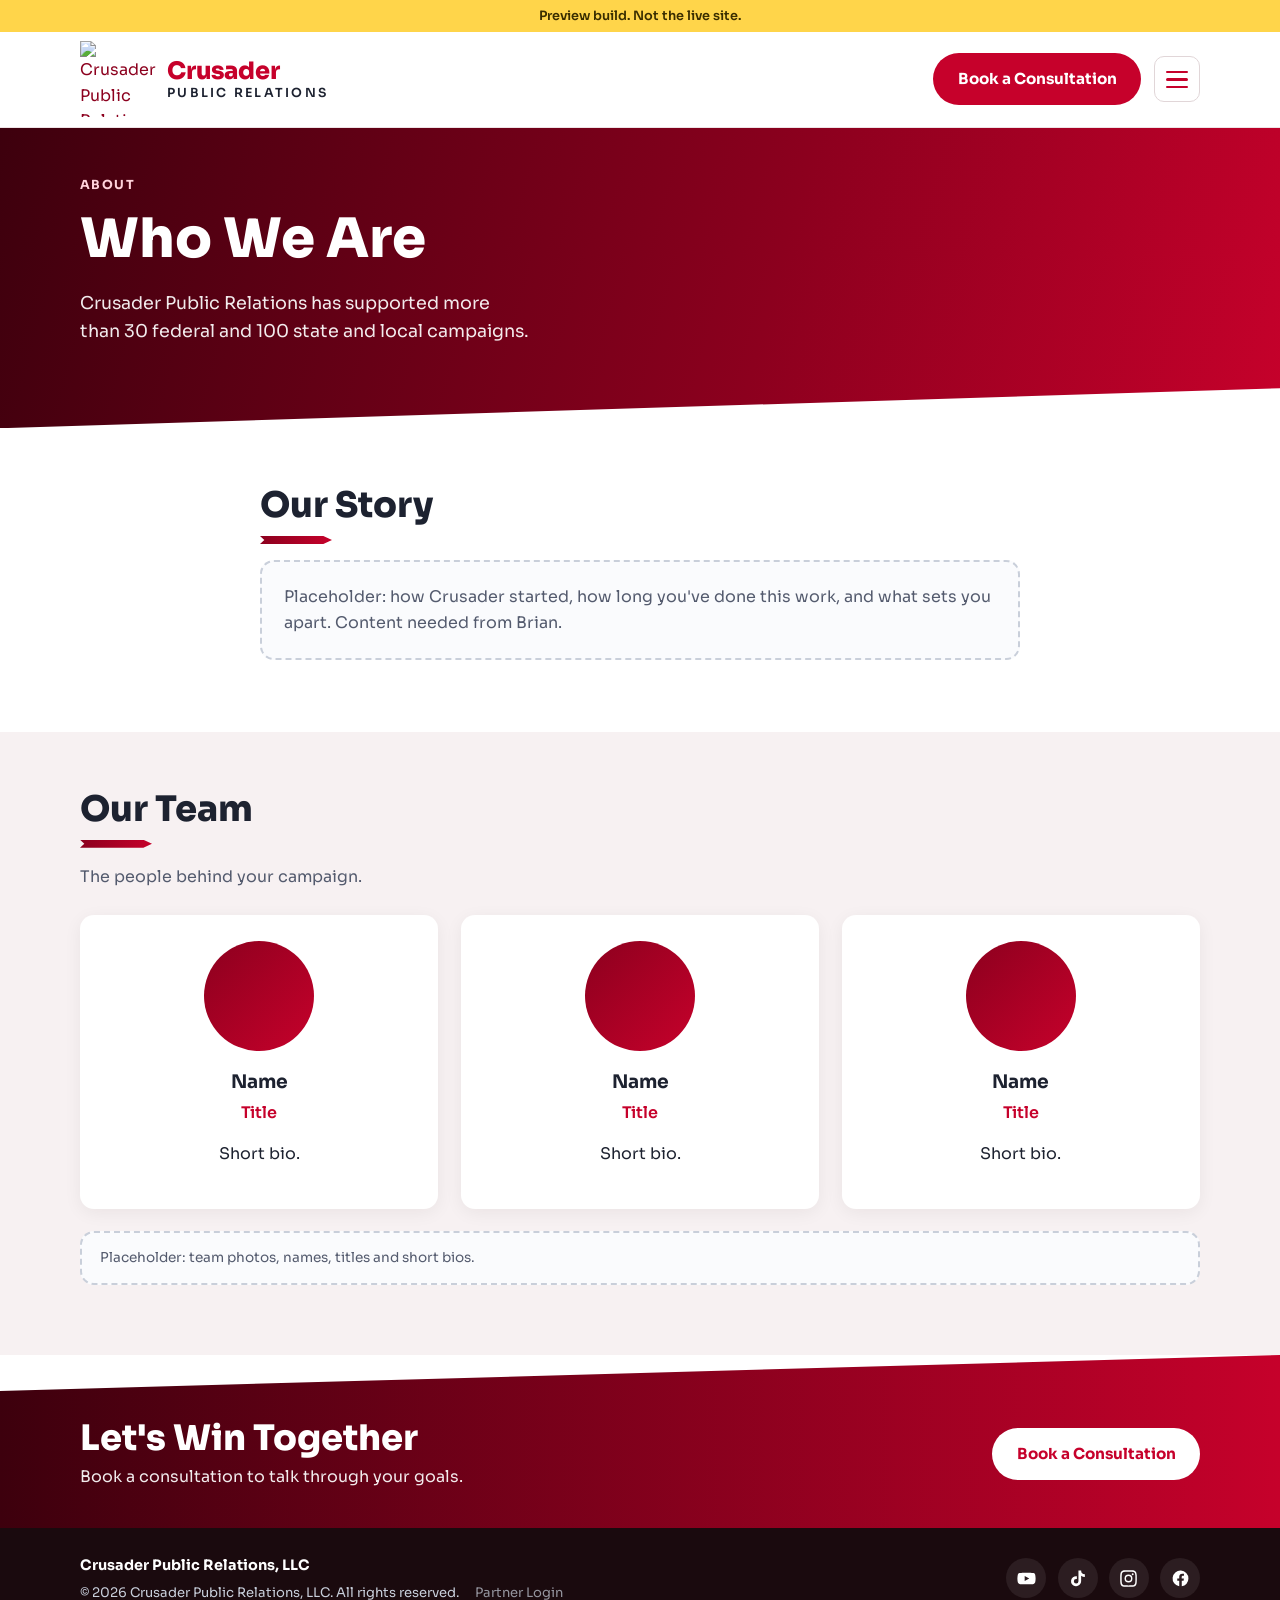
==== about.html @ 308c9422 "Editor: don't save its own loader script into the page Co-Authored-By: Claude Opus 5.5 <noreply@anth" ====
<!DOCTYPE html>
<html lang="en">
<head>
<meta charset="utf-8">
<meta name="viewport" content="width=device-width, initial-scale=1">
<!-- Preview build: keep out of search engines until this replaces the live site -->
<meta name="robots" content="noindex, nofollow">
<title>About | Crusader Public Relations</title>
<meta name="description" content="Who is behind Crusader Public Relations.">
<link rel="preconnect" href="https://fonts.googleapis.com">
<link rel="preconnect" href="https://fonts.gstatic.com" crossorigin>
<link href="https://fonts.googleapis.com/css2?family=Sora:wght@400;600;700;800&display=swap" rel="stylesheet">
<link rel="stylesheet" href="styles.css?v=513d6bb5">
</head>
<body>

<div class="preview-bar">Preview build. Not the live site.</div>

<header class="site-header">
  <div class="wrap header-inner">
    <a href="index.html" class="brand">
      <img src="https://irp.cdn-website.com/555274c7/dms3rep/multi/opt/Untitled+design+-+2024-12-01T231554.836-1920w.png" alt="Crusader Public Relations logo" width="76" height="76">
      <span class="wordmark"><span>Crusader</span><small>Public Relations</small></span>
    </a>
    <div class="header-actions">
      <a href="contact.html" class="btn btn-primary btn-cta">Book a Consultation</a>
      <button class="menu-btn" aria-expanded="false" aria-controls="menu" aria-label="Open menu">
        <span></span><span></span><span></span>
      </button>
    </div>
  </div>
  <nav id="menu" class="menu" hidden>
    <div class="wrap menu-inner">
        <a href="index.html">Home</a>
        <a href="services.html">What We Do</a>
        <a href="index.html#work">Our Work</a>
        <a href="about.html" aria-current="page">About</a>
        <a href="testimonials.html">Testimonials</a>
        <a href="contact.html">Contact</a>
    </div>
  </nav>
</header>

<main>
  <section class="page-hero">
    <div class="wrap">
      <p class="eyebrow">About</p>
      <h1>Who We Are</h1>
      <p class="lede">Crusader Public Relations has supported more than 30 federal and 100 state and local campaigns.</p>
    </div>
  </section>
  <section class="section">
    <div class="wrap about">
      <h2>Our Story</h2>
      <p class="placeholder">Placeholder: how Crusader started, how long you've done this work, and what sets you apart. Content needed from Brian.</p>
    </div>
  </section>
  <section class="section section-tint">
    <div class="wrap">
      <h2>Our Team</h2>
      <p class="section-lede">The people behind your campaign.</p>
      <div class="team-grid">
        <div class="member">
          <div class="avatar"></div>
          <h3>Name</h3>
          <p class="role">Title</p>
          <p>Short bio.</p>
        </div>
        <div class="member">
          <div class="avatar"></div>
          <h3>Name</h3>
          <p class="role">Title</p>
          <p>Short bio.</p>
        </div>
        <div class="member">
          <div class="avatar"></div>
          <h3>Name</h3>
          <p class="role">Title</p>
          <p>Short bio.</p>
        </div>
      </div>
      <p class="placeholder small">Placeholder: team photos, names, titles and short bios.</p>
    </div>
  </section>
  <section class="cta-band">
    <div class="wrap cta-inner">
      <div><h2>Let's Win Together</h2><p>Book a consultation to talk through your goals.</p></div>
      <a href="contact.html" class="btn btn-light">Book a Consultation</a>
    </div>
  </section>
</main>

<footer class="site-footer">
  <div class="wrap footer-inner">
    <div>
      <p class="footer-brand">Crusader Public Relations, LLC</p>
      <p class="legal-line">© <span id="yr"></span> Crusader Public Relations, LLC. All rights reserved. <a class="partner-link" href="https://claude.ai/artifact/M4aV4PGc3pQFeMHpVTDafT" rel="nofollow">Partner Login</a></p>
    </div>
    <div class="social-icons">
        <a href="#" aria-label="YouTube"><svg viewBox="0 0 24 24"><path d="M23 7.2a3 3 0 0 0-2.1-2.1C19 4.6 12 4.6 12 4.6s-7 0-8.9.5A3 3 0 0 0 1 7.2 31 31 0 0 0 .5 12 31 31 0 0 0 1 16.8a3 3 0 0 0 2.1 2.1c1.9.5 8.9.5 8.9.5s7 0 8.9-.5a3 3 0 0 0 2.1-2.1 31 31 0 0 0 .5-4.8 31 31 0 0 0-.5-4.8zM9.7 15.1V8.9l5.8 3.1-5.8 3.1z"/></svg></a>
        <a href="#" aria-label="TikTok"><svg viewBox="0 0 24 24"><path d="M16.6 2h-3.4v13.4a2.9 2.9 0 1 1-2.9-2.9c.3 0 .6 0 .9.1V9.1a6.4 6.4 0 1 0 5.4 6.3V8.6a8 8 0 0 0 4.7 1.5V6.7a4.7 4.7 0 0 1-4.7-4.7z"/></svg></a>
        <a href="#" aria-label="Instagram"><svg viewBox="0 0 24 24"><path d="M12 7a5 5 0 1 0 0 10 5 5 0 0 0 0-10zm0 8.2a3.2 3.2 0 1 1 0-6.4 3.2 3.2 0 0 1 0 6.4zM17.3 5.5a1.2 1.2 0 1 0 0 2.4 1.2 1.2 0 0 0 0-2.4zM12 1.5c-2.9 0-3.2 0-4.3.1C3.4 1.8 1.8 3.4 1.6 7.7 1.5 8.8 1.5 9.1 1.5 12s0 3.2.1 4.3c.2 4.3 1.8 5.9 6.1 6.1 1.1.1 1.4.1 4.3.1s3.2 0 4.3-.1c4.3-.2 5.9-1.8 6.1-6.1.1-1.1.1-1.4.1-4.3s0-3.2-.1-4.3c-.2-4.3-1.8-5.9-6.1-6.1-1.1-.1-1.4-.1-4.3-.1zm0 1.9c2.8 0 3.2 0 4.3.1 3.1.1 4.1 1.2 4.3 4.3.1 1.1.1 1.4.1 4.2s0 3.2-.1 4.3c-.1 3.1-1.2 4.1-4.3 4.3-1.1.1-1.4.1-4.3.1s-3.2 0-4.2-.1c-3.1-.1-4.2-1.2-4.3-4.3-.1-1.1-.1-1.4-.1-4.3s0-3.1.1-4.2c.1-3.1 1.2-4.2 4.3-4.3 1-.1 1.4-.1 4.2-.1z"/></svg></a>
        <a href="#" aria-label="Facebook"><svg viewBox="0 0 24 24"><path d="M22 12a10 10 0 1 0-11.6 9.9v-7H7.9V12h2.5V9.8c0-2.5 1.5-3.9 3.8-3.9 1.1 0 2.2.2 2.2.2v2.5h-1.3c-1.2 0-1.6.8-1.6 1.6V12h2.8l-.4 2.9h-2.3v7A10 10 0 0 0 22 12z"/></svg></a>
    </div>
  </div>
</footer>

<script>
  if (location.hash === '#edit') { const s = document.createElement('script'); s.src = 'editor.js?v=6bb06924'; document.body.appendChild(s); }
  document.getElementById('yr').textContent = new Date().getFullYear();
  const btn = document.querySelector('.menu-btn'), menu = document.getElementById('menu');
  const setMenu = open => { menu.hidden = !open; btn.setAttribute('aria-expanded', open); btn.classList.toggle('open', open); };
  btn.addEventListener('click', () => setMenu(menu.hidden));
  menu.querySelectorAll('a').forEach(a => a.addEventListener('click', () => setMenu(false)));
  document.addEventListener('keydown', e => { if (e.key === 'Escape') setMenu(false); });
  // Service boxes start open on wide screens, collapsed on phones
  const io = 'IntersectionObserver' in window && new IntersectionObserver(es => es.forEach(e => { if (e.isIntersecting) { e.target.classList.add('in'); io.unobserve(e.target); } }), { threshold: .12 });
  document.querySelectorAll('.section .wrap, .proof-inner').forEach(el => { if (io) { el.classList.add('reveal'); io.observe(el); } });
  // Services: one open at a time per category; on wide screens the open one shows in the right-hand panel
  const wide = window.matchMedia('(min-width: 861px)');
  document.querySelectorAll('.svc-split').forEach(group => {
    const items = [...group.querySelectorAll('details.svc')];
    items.forEach(d => d.querySelector('summary').addEventListener('click', e => {
      if (wide.matches && d.open) { e.preventDefault(); return; }
      items.forEach(o => { if (o !== d) o.open = false; });
    }));
    if (wide.matches && items[0]) items[0].open = true;
  });
</script>
</body>
</html>
---- styles.css ----
:root {
  --red: #c6012b;
  --red-deep: #8c001e;
  --red-dark: #3d000d;
  --navy: #3d000d;
  --navy-2: #8c001e;
  --ink: #1d2230;
  --muted: #545b6e;
  --cream: #faf8f4;
  --tint: #f7f1f2;
  --radius: 14px;
}
* { box-sizing: border-box; }
html { scroll-behavior: smooth; }
body { margin: 0; font-family: Sora, system-ui, sans-serif; color: var(--ink); background: #fff; line-height: 1.6; }
img { max-width: 100%; display: block; }
a { color: var(--red-deep); }
.wrap { width: min(1120px, 92%); margin: 0 auto; }

.preview-bar { background: #ffd54a; color: #3a2e00; text-align: center; font-size: .8rem; font-weight: 600; padding: .35rem; }

/* Header: white background so the logo stays visible */
.site-header { position: sticky; top: 0; z-index: 10; background: #fff; border-bottom: 1px solid #eee3e5; }
.header-inner { position: relative; }
.header-inner { display: flex; align-items: center; justify-content: space-between; gap: 1rem; padding: .6rem 0; }
.brand { display: flex; align-items: center; gap: .7rem; text-decoration: none; }
.brand img { width: 76px; height: 76px; mix-blend-mode: multiply; }
.wordmark { display: flex; flex-direction: column; line-height: 1.05; }
.wordmark span { color: var(--red); font-weight: 800; font-size: 1.5rem; letter-spacing: -.01em; }
.wordmark small { color: var(--ink); font-weight: 600; font-size: .78rem; text-transform: uppercase; letter-spacing: .18em; margin-top: .2rem; }

.btn { display: inline-block; padding: .75rem 1.4rem; border-radius: 999px; font-weight: 700; text-decoration: none; border: 2px solid transparent; cursor: pointer; font-family: inherit; font-size: .95rem; }
.btn-primary { background: var(--red); color: #fff !important; }
.btn-primary:hover { background: #a10023; }
.btn-ghost { border-color: rgba(255,255,255,.75); color: #fff; }
.hero .btn-primary { background: #fff; color: var(--red) !important; }
.hero .btn-primary:hover { background: #ffe9ee; }
.btn-ghost:hover { background: rgba(255,255,255,.12); }

.hero { position: relative; overflow: hidden; color: #fff;
  background: radial-gradient(120% 140% at 85% 50%, #d4123a 0%, var(--red) 30%, var(--red-deep) 65%, var(--red-dark) 100%); }
.hero::after { content: ""; position: absolute; top: 50%; right: 4%; width: 560px; height: 560px; transform: translateY(-50%);
  background: url("https://irp.cdn-website.com/555274c7/dms3rep/multi/opt/Untitled+design+-+2024-12-01T231554.836-1920w.png") center/cover;
  border-radius: 50%; opacity: .14; mix-blend-mode: luminosity; pointer-events: none;
  -webkit-mask-image: radial-gradient(circle, #000 55%, transparent 72%); mask-image: radial-gradient(circle, #000 55%, transparent 72%); }
.hero .wrap { position: relative; z-index: 1; }
.hero-grid { display: block; }
.hero-crest { display: grid; justify-items: center; gap: .8rem; }
.hero-crest img { width: min(300px, 100%); height: auto; aspect-ratio: 1; border-radius: 50%; background: #e9e9e9; border: 6px solid #fff; box-shadow: 0 20px 50px rgba(0,0,0,.35); object-fit: cover; }
.motto { font-style: italic; letter-spacing: .2em; text-transform: uppercase; font-size: .8rem; opacity: .85; }
.hero-inner { padding: 4rem 0 3.5rem; max-width: 680px; }
.eyebrow { text-transform: uppercase; letter-spacing: .12em; font-size: .78rem; font-weight: 700; color: var(--red); margin: 0 0 .8rem; }
.hero .eyebrow { color: #ffd2db; }
h1 { font-size: clamp(2.1rem, 4.6vw, 3.4rem); line-height: 1.12; margin: 0 0 1.2rem; font-weight: 800; }
.lede { font-size: 1.1rem; opacity: .92; max-width: 600px; }
.hero-actions { display: flex; flex-wrap: wrap; gap: .8rem; margin-top: 1.8rem; }

.proof { background: #fff; border-bottom: 1px solid #eee; }
.stat .num { color: var(--red); }
.stat .label { color: var(--ink); }
.proof-inner { display: grid; grid-template-columns: repeat(3, 1fr); text-align: center; padding: 1.6rem 0; }
.stat .num { display: block; font-size: 2.4rem; font-weight: 800; }
.stat .label { font-size: .9rem; opacity: .85; }

.section { padding: 3.5rem 0; }
.section-dark { background: var(--navy-2); color: #fff; }
.section-dark .eyebrow { color: #ffd2db; }
.section-dark .btn-primary { background: #fff; color: var(--red) !important; }
.section-tint { background: var(--tint); }
h2 { font-size: clamp(1.6rem, 3vw, 2.2rem); line-height: 1.2; margin: 0 0 .8rem; font-weight: 800; }
.section-lede { color: var(--muted); max-width: 620px; margin-bottom: 1.6rem; }

.cards { display: grid; grid-template-columns: repeat(3, 1fr); gap: 1.4rem; }
.card { background: var(--cream); border: 1px solid #ece7dd; border-top: 4px solid var(--red); border-radius: var(--radius); padding: 1.8rem; }
.card h3 { margin: 0 0 .3rem; color: var(--red-deep); }
.card p { color: var(--muted); margin: 0 0 1rem; }
.card ul { margin: 0; padding-left: 1.1rem; }
.card li { margin: .35rem 0; }

.split { display: grid; grid-template-columns: 1fr 1fr; gap: 3rem; align-items: start; }
.steps { margin: 0; padding-left: 1.3rem; }
.steps li { margin-bottom: 1rem; }

.about { max-width: 760px; }
.placeholder { border: 2px dashed #c9cfda; border-radius: var(--radius); padding: 1.4rem; color: var(--muted); background: #fafbfd; }

.contact-form { display: grid; gap: 1rem; background: #fff; padding: 1.8rem; border-radius: var(--radius); box-shadow: 0 6px 24px rgba(0,40,80,.08); }
.contact-form label { display: grid; gap: .3rem; font-weight: 600; font-size: .9rem; }
.contact-form input, .contact-form textarea { font: inherit; padding: .7rem .8rem; border: 1px solid #cfd3dc; border-radius: 8px; }
.contact-form button { justify-self: start; }
.form-note { margin: 0; color: var(--muted); font-size: .85rem; }

.site-footer { background: #1a0a0e; color: #c8cfdb; font-size: .9rem; }
.footer-inner { display: flex; justify-content: space-between; align-items: center; padding: 1.6rem 0; flex-wrap: wrap; gap: 1rem; }
.site-footer nav { display: flex; gap: 1.2rem; }
.site-footer a { color: #fff; text-decoration: none; }

@media (max-width: 860px) {
  .site-header { position: sticky; }
  .header-inner { position: relative; }
  .cards, .split { grid-template-columns: 1fr; }
  .proof-inner { grid-template-columns: 1fr; gap: 1.2rem; }
  .hero-inner { padding: 4rem 0 1rem; }
  .hero-inner { padding-bottom: 3.5rem; }
  .brand img { width: 58px; height: 58px; }
  .wordmark span { font-size: 1.2rem; }
}

/* Our work */
.work-grid { display: grid; grid-template-columns: repeat(3, 1fr); gap: 1.2rem; }
.work-item { margin: 0; background: #fff; border-radius: var(--radius); overflow: hidden; box-shadow: 0 4px 18px rgba(0,40,80,.07); }
.work-wide { grid-column: span 2; }
.work-media { position: relative; aspect-ratio: 16/9; display: grid; place-items: center; color: #fff; font-weight: 700; background: linear-gradient(135deg, var(--navy) 0%, var(--navy-2) 60%, var(--red) 140%); }
.work-media.tall { aspect-ratio: auto; height: 100%; min-height: 220px; }
.work-media::before { content: attr(data-kind); position: absolute; top: .8rem; left: .8rem; background: rgba(255,255,255,.18); padding: .2rem .6rem; border-radius: 999px; font-size: .72rem; letter-spacing: .06em; text-transform: uppercase; }
.work-media video, .work-media img { position: absolute; inset: 0; width: 100%; height: 100%; object-fit: cover; }
.work-item figcaption { padding: .9rem 1.1rem 1.1rem; font-size: .9rem; color: var(--muted); }
.work-item figcaption strong { display: block; color: var(--ink); }
.placeholder.small { margin-top: 1.4rem; font-size: .85rem; padding: .9rem 1.1rem; }

/* CTA band */
.cta-band { background: linear-gradient(90deg, var(--red-dark), var(--red)); color: #fff; }
.cta-inner { display: flex; align-items: center; justify-content: space-between; gap: 2rem; padding: 2.4rem 0; flex-wrap: wrap; }
.cta-inner h2 { margin-bottom: .3rem; }
.cta-inner p { margin: 0; opacity: .92; }
.btn-light { background: #fff; color: var(--red); }
.btn-light:hover { background: #ffe9ee; }
.section-dark .btn { margin-top: 1rem; }

/* Contact page */
.page-hero { background: var(--navy); color: #fff; }
.page-hero .wrap { padding: 3rem 0 2.6rem; }
.page-hero .eyebrow { color: #ffd2db; }
.steps.dark li { color: var(--ink); }
.contact-form select { font: inherit; padding: .7rem .8rem; border: 1px solid #cfd3dc; border-radius: 8px; background: #fff; }

@media (max-width: 860px) {
  .work-grid { grid-template-columns: 1fr; }
  .work-wide { grid-column: auto; }
  .work-media.tall { aspect-ratio: 16/9; height: auto; min-height: 0; }
}

/* Menu: same on every screen size, opens as a panel so the header never shifts */
.header-actions { display: flex; align-items: center; gap: .8rem; }
.menu-btn { width: 46px; height: 46px; display: grid; place-content: center; gap: 5px; background: #fff; border: 1px solid #e1d6d8; border-radius: 10px; cursor: pointer; }
.menu-btn span { display: block; width: 22px; height: 2.5px; background: var(--red); border-radius: 2px; transition: transform .2s, opacity .2s; }
.menu-btn.open span:nth-child(1) { transform: translateY(7.5px) rotate(45deg); }
.menu-btn.open span:nth-child(2) { opacity: 0; }
.menu-btn.open span:nth-child(3) { transform: translateY(-7.5px) rotate(-45deg); }
.menu { position: absolute; top: 100%; right: max(4%, calc((100% - 1120px) / 2)); width: 260px; border-radius: 0 0 12px 12px; background: #fff; border-bottom: 3px solid var(--red); box-shadow: 0 18px 30px rgba(40,0,10,.12); }
.menu-inner { display: flex; flex-direction: column; width: auto; padding: .4rem 1.2rem .8rem; }
.menu a { padding: .75rem 0; border-bottom: 1px solid #f1e8ea; text-decoration: none; color: var(--ink); font-weight: 600; }
.menu a:hover, .menu a[aria-current] { color: var(--red); }

/* Metrics */
.proof-inner { grid-template-columns: repeat(5, 1fr); gap: 1rem; }
.stat.tbd .num { border-bottom: 2px dashed #e2a3b0; color: #c98896; display: inline-block; min-width: 2.5ch; }
.tbd-note { font-size: .78rem; color: var(--muted); text-align: center; margin: -1rem auto 1.2rem; }

/* Services accordion */
.svc-grid { display: grid; grid-template-columns: repeat(3, 1fr); gap: 1rem; align-items: start; }
.svc { background: var(--cream); border: 1px solid #ece2e0; border-left: 4px solid var(--red); border-radius: 12px; }
.svc summary { list-style: none; cursor: pointer; padding: 1.1rem 1.2rem; font-weight: 700; color: var(--red-deep); display: flex; justify-content: space-between; align-items: center; gap: 1rem; }
.svc summary::-webkit-details-marker { display: none; }
.svc summary::after { content: "+"; font-size: 1.4rem; line-height: 1; color: var(--red); transition: transform .2s; }
.svc[open] summary::after { transform: rotate(45deg); }
.svc-body { padding: 0 1.2rem 1.2rem; }
.svc-body p { margin: 0 0 .6rem; color: var(--muted); }
.svc-body ul { margin: 0; padding-left: 1.1rem; }
.svc-body li { margin: .25rem 0; }

/* Team + testimonials */
.team-grid { display: grid; grid-template-columns: repeat(3, 1fr); gap: 1.4rem; }
.member { background: #fff; border-radius: var(--radius); padding: 1.6rem; text-align: center; box-shadow: 0 4px 18px rgba(40,0,10,.06); }
.avatar { width: 110px; height: 110px; border-radius: 50%; margin: 0 auto 1rem; background: linear-gradient(135deg, var(--red-deep), var(--red)); }
.member h3 { margin: 0; }
.role { color: var(--red); font-weight: 600; margin: .2rem 0 .6rem; }
.quote-grid { display: grid; grid-template-columns: repeat(2, 1fr); gap: 1.4rem; }
.quote { margin: 0; background: var(--cream); border-radius: var(--radius); padding: 1.8rem; border-top: 4px solid var(--red); }
.quote blockquote { margin: 0 0 1rem; font-size: 1.1rem; font-weight: 600; }
.quote figcaption { color: var(--muted); font-size: .9rem; }
.quote figcaption strong { display: block; color: var(--ink); }
.page-hero { background: linear-gradient(105deg, var(--red-dark), var(--red-deep) 60%, var(--red)); }

.footer-brand { color: #fff; font-weight: 700; margin: 0 0 .3rem; }
.social { margin: 0; font-size: .85rem; }
.legal { border-top: 1px solid rgba(255,255,255,.1); padding: 1rem 0 1.4rem; font-size: .8rem; }

@media (max-width: 860px) {
  .btn-cta { display: none; }
  .menu { right: 0; width: 100%; border-radius: 0; }
  .proof-inner { grid-template-columns: repeat(2, 1fr); }
  .svc-grid, .team-grid, .quote-grid { grid-template-columns: 1fr; }
}

/* Footer */
.legal-line { margin: 0; font-size: .82rem; }
.social-icons { display: flex; gap: .7rem; }
.social-icons a { width: 40px; height: 40px; border-radius: 50%; display: grid; place-items: center; background: rgba(255,255,255,.08); }
.social-icons a:hover { background: var(--red); }
.social-icons svg { width: 19px; height: 19px; fill: #fff; }
.stat { display: flex; flex-direction: column; align-items: center; gap: .2rem; }

/* ---- Crusader accents: angled edges, forward ribbon, crest watermark, fade-in ---- */
.hero { clip-path: polygon(0 0, 100% 0, 100% calc(100% - 56px), 0 100%); padding-bottom: 40px; }
.cta-band { clip-path: polygon(0 36px, 100% 0, 100% 100%, 0 100%); padding-top: 24px; }
.page-hero { position: relative; overflow: hidden; clip-path: polygon(0 0, 100% 0, 100% calc(100% - 40px), 0 100%); padding-bottom: 24px; }
.page-hero::after { content: ""; position: absolute; right: -60px; top: 50%; width: 420px; height: 420px; transform: translateY(-50%); -webkit-mask-image: radial-gradient(circle, #000 55%, transparent 72%); mask-image: radial-gradient(circle, #000 55%, transparent 72%);
  background: url("https://irp.cdn-website.com/555274c7/dms3rep/multi/opt/Untitled+design+-+2024-12-01T231554.836-1920w.png") center/cover;
  border-radius: 50%; opacity: .1; mix-blend-mode: luminosity; pointer-events: none; }
.page-hero .wrap { position: relative; z-index: 1; }

/* Ribbon under section headings: a forward-pointing banner from the crest's flag */
.section h2::after { content: ""; display: block; width: 72px; height: 8px; margin-top: .6rem;
  background: linear-gradient(90deg, var(--red-deep), var(--red));
  clip-path: polygon(0 0, 88% 0, 100% 50%, 88% 100%, 0 100%, 6% 50%); }
.section-dark h2::after, .page-hero h2::after { background: #fff; }

/* Gentle fade-in as sections scroll into view */
.reveal { opacity: 0; transform: translateY(18px); transition: opacity .6s ease, transform .6s ease; }
.reveal.in { opacity: 1; transform: none; }
@media (prefers-reduced-motion: reduce) { .reveal { opacity: 1; transform: none; transition: none; } }
@media (max-width: 860px) {
  .hero { clip-path: polygon(0 0, 100% 0, 100% calc(100% - 28px), 0 100%); }
  .page-hero::after { width: 260px; height: 260px; right: -80px; }
}

/* Homepage category cards linking to the services page */
.cat-grid { display: grid; grid-template-columns: repeat(3, 1fr); gap: 1.2rem; }
.cat-card { display: flex; flex-direction: column; background: var(--cream); border: 1px solid #ece2e0; border-top: 4px solid var(--red); border-radius: var(--radius); padding: 1.6rem; text-decoration: none; color: var(--ink); transition: transform .2s, box-shadow .2s; }
.cat-card:hover { transform: translateY(-4px); box-shadow: 0 14px 30px rgba(40,0,10,.1); }
.cat-card h3 { margin: 0 0 .3rem; color: var(--red-deep); }
.cat-card p { margin: 0 0 1rem; color: var(--muted); }
.chips { list-style: none; padding: 0; margin: 0 0 1.2rem; display: flex; flex-wrap: wrap; gap: .4rem; }
.chips li { background: #fff; border: 1px solid #ecd9dd; border-radius: 999px; padding: .25rem .7rem; font-size: .82rem; }
.more { margin-top: auto; color: var(--red); font-weight: 700; }
.see-all { margin-top: 1.6rem; }
@media (max-width: 860px) { .cat-grid { grid-template-columns: 1fr; } }

/* Tablet: watermark stays middle-right */
@media (max-width: 1100px) { .hero::after { width: 420px; height: 420px; right: -40px; } }
@media (max-width: 600px) { .hero::after { width: 300px; height: 300px; right: -90px; opacity: .1; } }

/* Services page: stacked list on the left, details open to the right */
.svc-split { display: flex; flex-direction: column; gap: .6rem; }
@media (min-width: 861px) {
  .svc-split { position: relative; width: 36%; min-height: 300px; }
  .svc-split .svc { border-left-width: 4px; }
  .svc-split .svc summary::after { content: "›"; font-size: 1.5rem; transform: none; }
  .svc-split .svc[open] { background: var(--red); border-color: var(--red); }
  .svc-split .svc[open] summary { color: #fff; }
  .svc-split .svc[open] summary::after { color: #fff; transform: none; }
  .svc-split .svc-body { position: absolute; top: 0; left: calc(100% + 2rem); width: calc(100% / .36 * .64 - 2rem); min-height: 100%;
    background: #fff; border: 1px solid #ece2e0; border-top: 4px solid var(--red); border-radius: var(--radius); padding: 1.8rem; box-shadow: 0 10px 30px rgba(40,0,10,.07); }
  .svc-split .svc-body p { font-size: 1.05rem; color: var(--ink); }
}

/* No single words stranded on a line */
h1, h2, h3, .lede, .cta-inner h2 { text-wrap: balance; }
p, li, figcaption, blockquote, summary, .label { text-wrap: pretty; }
.partner-link { color: #c8cfdb !important; margin-left: .8rem; opacity: .7; }
.partner-link:hover { opacity: 1; }
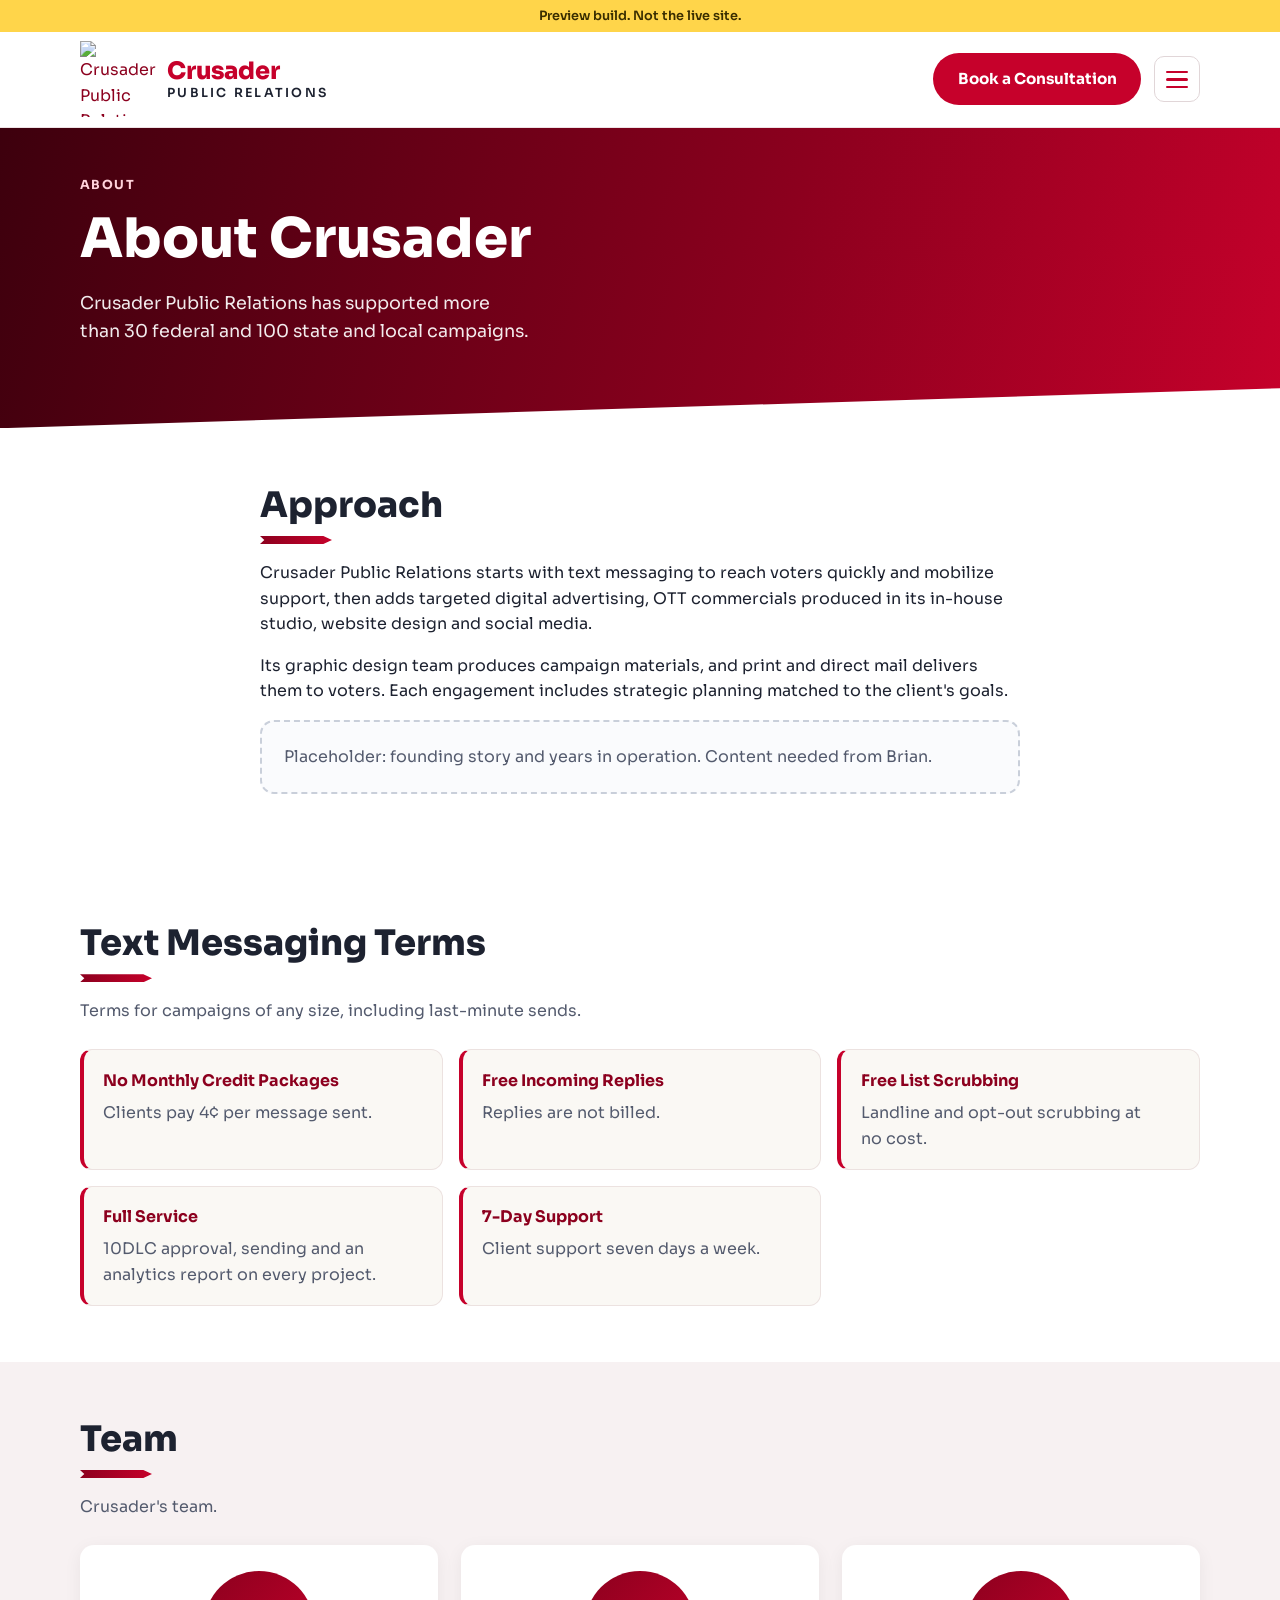
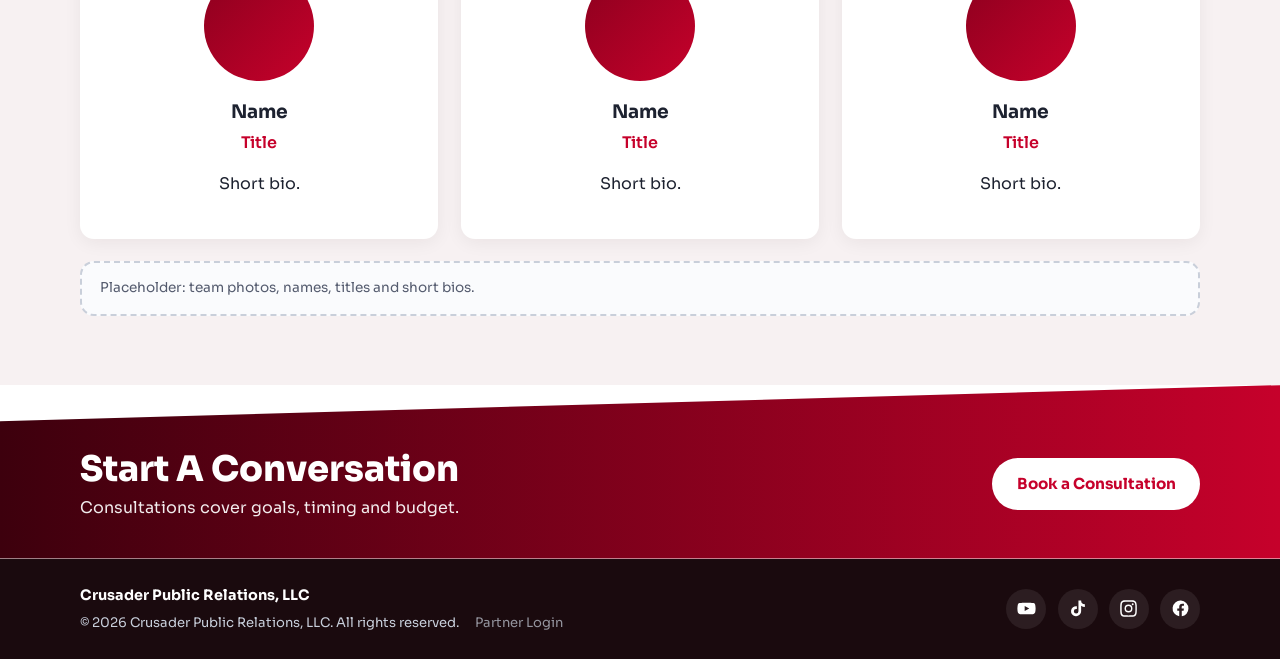
==== commit 810ae110: "Rewrite site copy in third person and remove subjective claims; add About content Co-Authored-By: Cl" ====
--- a/about.html
+++ b/about.html
@@ -10,7 +10,7 @@
 <link rel="preconnect" href="https://fonts.googleapis.com">
 <link rel="preconnect" href="https://fonts.gstatic.com" crossorigin>
 <link href="https://fonts.googleapis.com/css2?family=Sora:wght@400;600;700;800&display=swap" rel="stylesheet">
-<link rel="stylesheet" href="styles.css?v=513d6bb5">
+<link rel="stylesheet" href="styles.css?v=b3bab50d">
 </head>
 <body>
 
@@ -32,8 +32,8 @@
   <nav id="menu" class="menu" hidden>
     <div class="wrap menu-inner">
         <a href="index.html">Home</a>
-        <a href="services.html">What We Do</a>
-        <a href="index.html#work">Our Work</a>
+        <a href="services.html">Services</a>
+        <a href="index.html#work">Work Samples</a>
         <a href="about.html" aria-current="page">About</a>
         <a href="testimonials.html">Testimonials</a>
         <a href="contact.html">Contact</a>
@@ -45,20 +45,35 @@
   <section class="page-hero">
     <div class="wrap">
       <p class="eyebrow">About</p>
-      <h1>Who We Are</h1>
+      <h1>About Crusader</h1>
       <p class="lede">Crusader Public Relations has supported more than 30 federal and 100 state and local campaigns.</p>
     </div>
   </section>
   <section class="section">
     <div class="wrap about">
-      <h2>Our Story</h2>
-      <p class="placeholder">Placeholder: how Crusader started, how long you've done this work, and what sets you apart. Content needed from Brian.</p>
+      <h2>Approach</h2>
+      <p>Crusader Public Relations starts with text messaging to reach voters quickly and mobilize support, then adds targeted digital advertising, OTT commercials produced in its in-house studio, website design and social media.</p>
+      <p>Its graphic design team produces campaign materials, and print and direct mail delivers them to voters. Each engagement includes strategic planning matched to the client's goals.</p>
+      <p class="placeholder">Placeholder: founding story and years in operation. Content needed from Brian.</p>
+    </div>
+  </section>
+  <section class="section">
+    <div class="wrap">
+      <h2>Text Messaging Terms</h2>
+      <p class="section-lede">Terms for campaigns of any size, including last-minute sends.</p>
+      <div class="terms-grid">
+        <div class="term"><strong>No Monthly Credit Packages</strong><p>Clients pay 4¢ per message sent.</p></div>
+        <div class="term"><strong>Free Incoming Replies</strong><p>Replies are not billed.</p></div>
+        <div class="term"><strong>Free List Scrubbing</strong><p>Landline and opt-out scrubbing at no cost.</p></div>
+        <div class="term"><strong>Full Service</strong><p>10DLC approval, sending and an analytics report on every project.</p></div>
+        <div class="term"><strong>7-Day Support</strong><p>Client support seven days a week.</p></div>
+      </div>
     </div>
   </section>
   <section class="section section-tint">
     <div class="wrap">
-      <h2>Our Team</h2>
-      <p class="section-lede">The people behind your campaign.</p>
+      <h2>Team</h2>
+      <p class="section-lede">Crusader's team.</p>
       <div class="team-grid">
         <div class="member">
           <div class="avatar"></div>
@@ -84,7 +99,7 @@
   </section>
   <section class="cta-band">
     <div class="wrap cta-inner">
-      <div><h2>Let's Win Together</h2><p>Book a consultation to talk through your goals.</p></div>
+      <div><h2>Start A Conversation</h2><p>Consultations cover goals, timing and budget.</p></div>
       <a href="contact.html" class="btn btn-light">Book a Consultation</a>
     </div>
   </section>
@@ -107,6 +122,9 @@
 
 <script>
   if (location.hash === '#edit') { const s = document.createElement('script'); s.src = 'editor.js?v=6bb06924'; document.body.appendChild(s); }
+  const hdr = document.querySelector('.site-header');
+  const onScroll = () => hdr.classList.toggle('scrolled', window.scrollY > 12);
+  addEventListener('scroll', onScroll, { passive: true }); onScroll();
   document.getElementById('yr').textContent = new Date().getFullYear();
   const btn = document.querySelector('.menu-btn'), menu = document.getElementById('menu');
   const setMenu = open => { menu.hidden = !open; btn.setAttribute('aria-expanded', open); btn.classList.toggle('open', open); };
--- a/styles.css
+++ b/styles.css
@@ -260,3 +260,87 @@
 p, li, figcaption, blockquote, summary, .label { text-wrap: pretty; }
 .partner-link { color: #c8cfdb !important; margin-left: .8rem; opacity: .7; }
 .partner-link:hover { opacity: 1; }
+
+/* Case study + tracker sample */
+.results-grid { display: grid; grid-template-columns: 1fr 1.05fr; gap: 3rem; align-items: center; }
+.results .btn { margin-top: .6rem; }
+.dash { background: #1a0a0e; color: #fff; border-radius: 18px; padding: 1.4rem; box-shadow: 0 20px 50px rgba(40,0,10,.25); }
+.dash-head { display: flex; align-items: center; gap: .5rem; font-weight: 700; margin-bottom: 1rem; flex-wrap: wrap; }
+.dash-head small { font-weight: 400; opacity: .6; font-size: .75rem; margin-left: auto; }
+.dot { width: 9px; height: 9px; border-radius: 50%; background: #3ddc84; box-shadow: 0 0 0 4px rgba(61,220,132,.18); }
+.kpis { display: grid; grid-template-columns: repeat(2, 1fr); gap: .7rem; }
+.kpi { background: rgba(255,255,255,.06); border: 1px solid rgba(255,255,255,.08); border-radius: 12px; padding: .9rem 1rem; }
+.kpi-num { display: block; font-size: 1.7rem; font-weight: 800; color: #ff5c7a; line-height: 1.1; }
+.kpi-label { font-size: .8rem; opacity: .8; }
+.funnel { margin-top: 1.1rem; display: grid; gap: .5rem; }
+.funnel-row { display: grid; grid-template-columns: 80px 1fr 40px; align-items: center; gap: .7rem; font-size: .82rem; }
+.funnel-row i { height: 10px; border-radius: 999px; background: rgba(255,255,255,.08); position: relative; overflow: hidden; }
+.funnel-row i::after { content: ""; position: absolute; inset: 0; width: var(--w); border-radius: inherit; background: linear-gradient(90deg, var(--red-deep), #ff5c7a); }
+.funnel-row b { text-align: right; }
+.tbd-val { color: #c98896; border-bottom: 1px dashed #c98896; }
+.dash-note { font-size: .72rem; opacity: .55; margin: .9rem 0 0; }
+@media (max-width: 860px) { .results-grid { grid-template-columns: 1fr; gap: 2rem; } }
+
+/* Philosophy loop */
+.loop { list-style: none; padding: 0; margin: 2rem 0 0; display: grid; grid-template-columns: repeat(4, 1fr); gap: 1.4rem; counter-reset: none; }
+.loop-step { position: relative; background: var(--cream); border: 1px solid #ece2e0; border-radius: var(--radius); padding: 1.5rem 1.3rem 1.3rem; }
+.loop-step:not(:last-child)::after { content: ""; position: absolute; top: 46px; right: -1.4rem; width: 1.4rem; height: 14px; z-index: 2;
+  background: var(--red); clip-path: polygon(0 35%, 60% 35%, 60% 0, 100% 50%, 60% 100%, 60% 65%, 0 65%); }
+.loop-num { position: absolute; top: 1rem; right: 1.1rem; font-weight: 800; font-size: .8rem; color: #d9b3bb; letter-spacing: .08em; }
+.loop-icon { width: 52px; height: 52px; border-radius: 14px; display: grid; place-items: center; background: linear-gradient(135deg, var(--red-deep), var(--red)); margin-bottom: .9rem; }
+.loop-icon svg { width: 26px; height: 26px; fill: none; stroke: #fff; stroke-width: 1.8; stroke-linecap: round; stroke-linejoin: round; }
+.loop-step h3 { margin: 0 0 .3rem; color: var(--red-deep); }
+.loop-step p { margin: 0 0 .7rem; color: var(--muted); font-size: .93rem; }
+.loop-proof { border-top: 1px dashed #e2c3c9; padding-top: .7rem; color: var(--ink) !important; font-weight: 600; font-size: .85rem !important; margin: 0 !important; }
+.loop-proof::before { content: "In practice: "; color: var(--red); }
+.loop-back { margin: 1.2rem 0 0; text-align: center; font-weight: 600; color: var(--red-deep); }
+.loop-back span { display: inline-block; font-size: 1.3rem; margin-right: .3rem; vertical-align: -2px; }
+.industries { margin-top: 2.6rem; text-align: center; }
+.industries h3 { margin: 0 0 1rem; font-size: 1.25rem; }
+.chips.big { justify-content: center; }
+.chips.big li { font-size: .9rem; padding: .45rem 1rem; border-color: #e7c9cf; }
+.philosophy .see-all { display: table; margin: 1.8rem auto 0; }
+@media (max-width: 1000px) {
+  .loop { grid-template-columns: repeat(2, 1fr); }
+  .loop-step:nth-child(2)::after { display: none; }
+}
+@media (max-width: 600px) {
+  .loop { grid-template-columns: 1fr; }
+  .loop-step:not(:last-child)::after { display: block; top: auto; bottom: -1.4rem; right: 50%; transform: translateX(50%) rotate(90deg); }
+}
+
+/* Emergency strategy band */
+.rescue { background: #1a0a0e; color: #fff; }
+.rescue-inner { display: grid; grid-template-columns: auto 1fr auto; gap: 1.6rem; align-items: center; padding: 2.4rem 0; }
+.rescue-icon { width: 60px; height: 60px; border-radius: 16px; background: var(--red); display: grid; place-items: center; }
+.rescue-icon svg { width: 30px; height: 30px; fill: none; stroke: #fff; stroke-width: 2; stroke-linecap: round; stroke-linejoin: round; }
+.rescue h2 { margin: 0 0 .3rem; font-size: clamp(1.3rem, 2.4vw, 1.7rem); }
+.rescue p { margin: 0; opacity: .8; }
+@media (max-width: 860px) { .rescue-inner { grid-template-columns: 1fr; text-align: left; } }
+
+/* Header stands apart once you scroll */
+.site-header { transition: box-shadow .25s, border-color .25s, background .25s; }
+.site-header.scrolled { background: rgba(255,255,255,.96); backdrop-filter: blur(8px); -webkit-backdrop-filter: blur(8px);
+  border-bottom: 3px solid var(--red); box-shadow: 0 8px 24px rgba(40,0,10,.14); }
+
+/* Industries: icon tiles, four then three */
+.ind-grid { list-style: none; padding: 0; margin: 0 auto; max-width: 900px; display: flex; flex-wrap: wrap; justify-content: center; gap: 1rem; }
+.ind-grid li { flex: 0 0 calc(25% - .75rem); display: flex; flex-direction: column; align-items: center; gap: .6rem; padding: 1.2rem .8rem;
+  background: #fff; border: 1px solid #efdfe2; border-radius: var(--radius); font-weight: 600; font-size: .9rem; text-align: center;
+  transition: transform .2s, box-shadow .2s, border-color .2s; }
+.ind-grid li:hover { transform: translateY(-3px); border-color: var(--red); box-shadow: 0 10px 24px rgba(40,0,10,.08); }
+.ind-icon { width: 48px; height: 48px; border-radius: 50%; display: grid; place-items: center; background: #fbeef1; }
+.ind-icon svg { width: 24px; height: 24px; fill: none; stroke: var(--red); stroke-width: 1.8; stroke-linecap: round; stroke-linejoin: round; }
+@media (max-width: 760px) { .ind-grid li { flex-basis: calc(50% - .5rem); } }
+.rescue-card { margin-top: 2.4rem; display: grid; grid-template-columns: auto 1fr auto; gap: 1.4rem; align-items: center;
+  background: #1a0a0e; color: #fff; border-radius: 18px; padding: 1.6rem 1.8rem; box-shadow: 0 16px 40px rgba(40,0,10,.2); }
+.rescue-card h3 { margin: 0 0 .3rem; font-size: 1.25rem; }
+.rescue-card p { margin: 0; opacity: .8; font-size: .93rem; }
+@media (max-width: 760px) { .rescue-card { grid-template-columns: 1fr; } }
+
+/* About: text messaging terms */
+.terms-grid { display: grid; grid-template-columns: repeat(3, 1fr); gap: 1rem; }
+.term { background: var(--cream); border: 1px solid #ece2e0; border-left: 4px solid var(--red); border-radius: 12px; padding: 1.1rem 1.2rem; }
+.term strong { color: var(--red-deep); }
+.term p { margin: .4rem 0 0; color: var(--muted); }
+@media (max-width: 860px) { .terms-grid { grid-template-columns: 1fr; } }
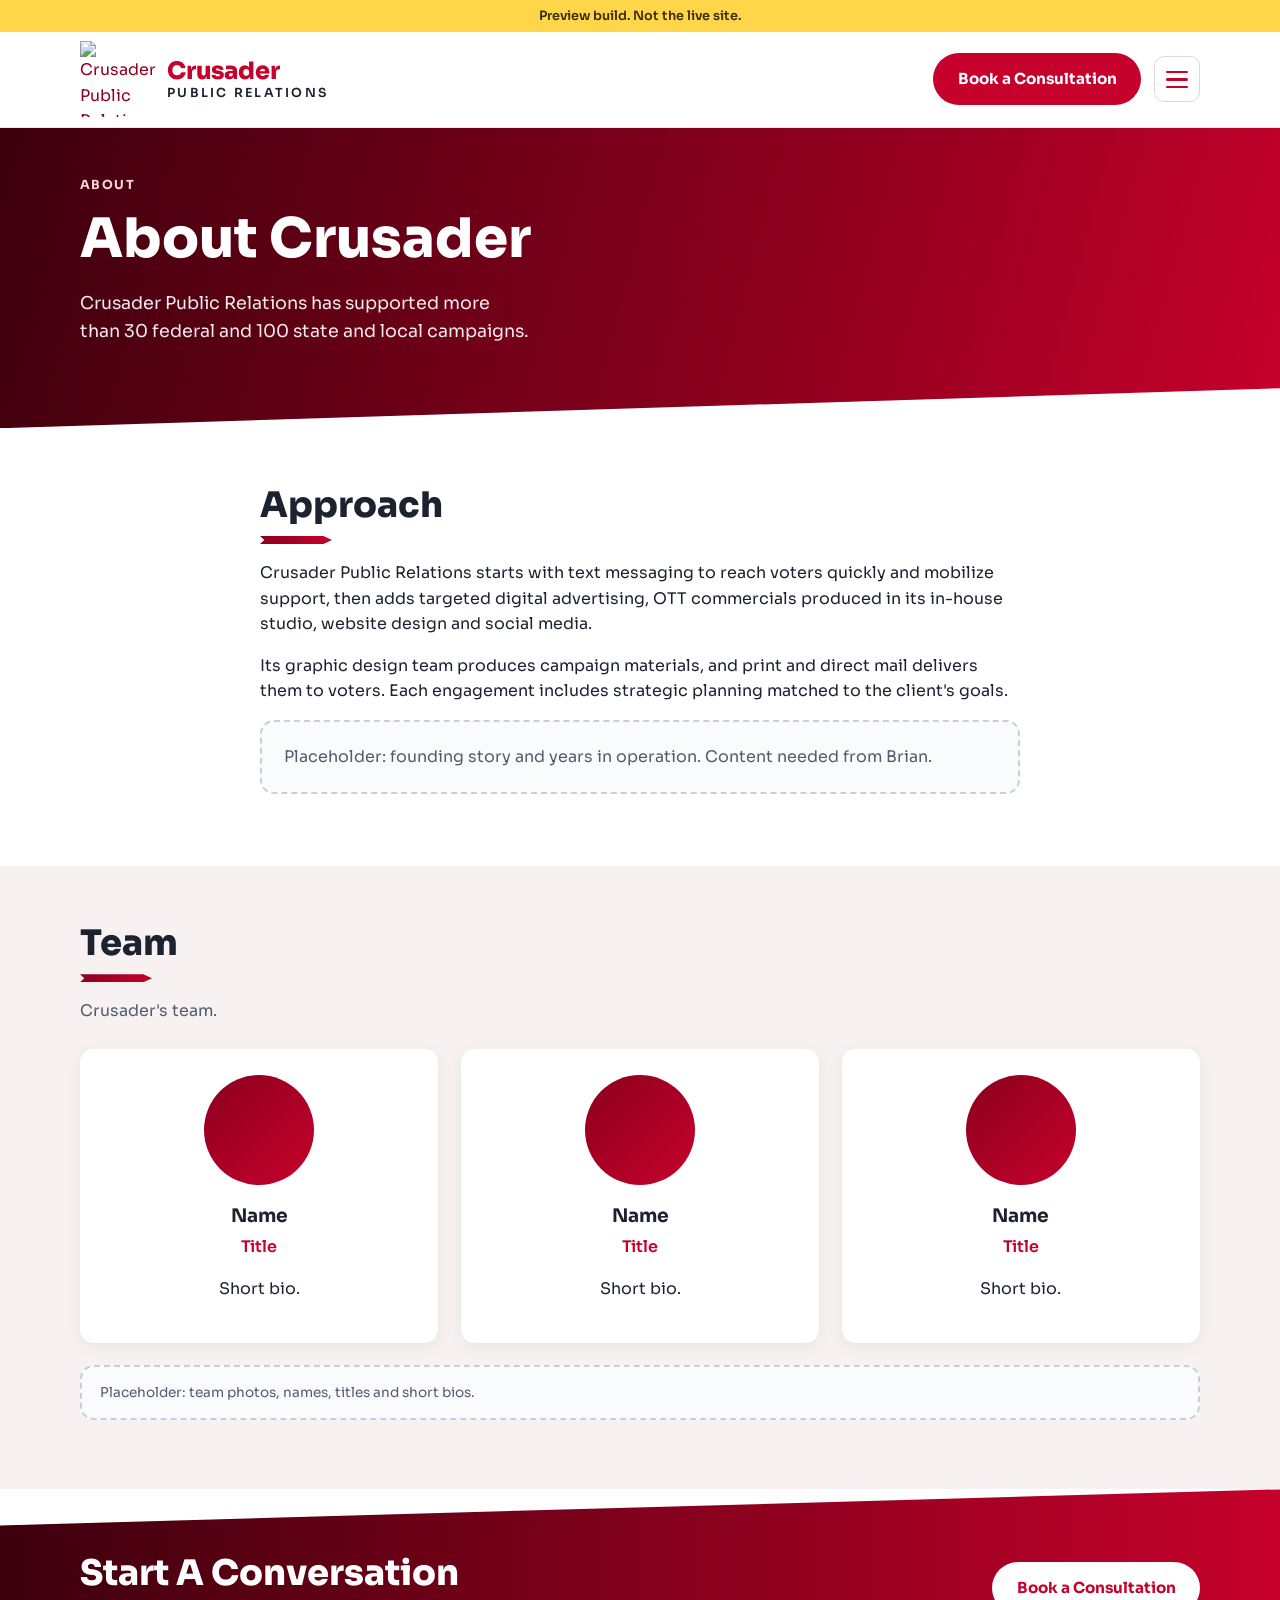
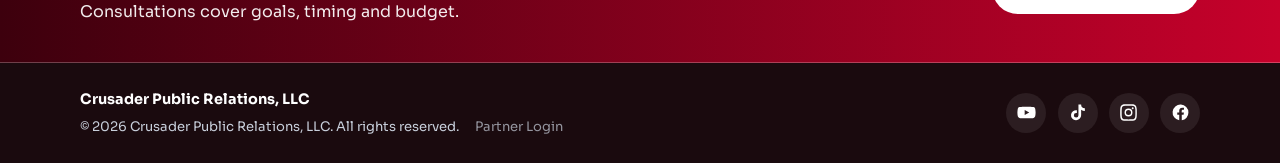
==== commit aafd4535: "Move text messaging pricing from About to the Text Messaging service Co-Authored-By: Claude Opus 5.5" ====
--- a/about.html
+++ b/about.html
@@ -55,19 +55,6 @@
       <p>Crusader Public Relations starts with text messaging to reach voters quickly and mobilize support, then adds targeted digital advertising, OTT commercials produced in its in-house studio, website design and social media.</p>
       <p>Its graphic design team produces campaign materials, and print and direct mail delivers them to voters. Each engagement includes strategic planning matched to the client's goals.</p>
       <p class="placeholder">Placeholder: founding story and years in operation. Content needed from Brian.</p>
-    </div>
-  </section>
-  <section class="section">
-    <div class="wrap">
-      <h2>Text Messaging Terms</h2>
-      <p class="section-lede">Terms for campaigns of any size, including last-minute sends.</p>
-      <div class="terms-grid">
-        <div class="term"><strong>No Monthly Credit Packages</strong><p>Clients pay 4¢ per message sent.</p></div>
-        <div class="term"><strong>Free Incoming Replies</strong><p>Replies are not billed.</p></div>
-        <div class="term"><strong>Free List Scrubbing</strong><p>Landline and opt-out scrubbing at no cost.</p></div>
-        <div class="term"><strong>Full Service</strong><p>10DLC approval, sending and an analytics report on every project.</p></div>
-        <div class="term"><strong>7-Day Support</strong><p>Client support seven days a week.</p></div>
-      </div>
     </div>
   </section>
   <section class="section section-tint">
